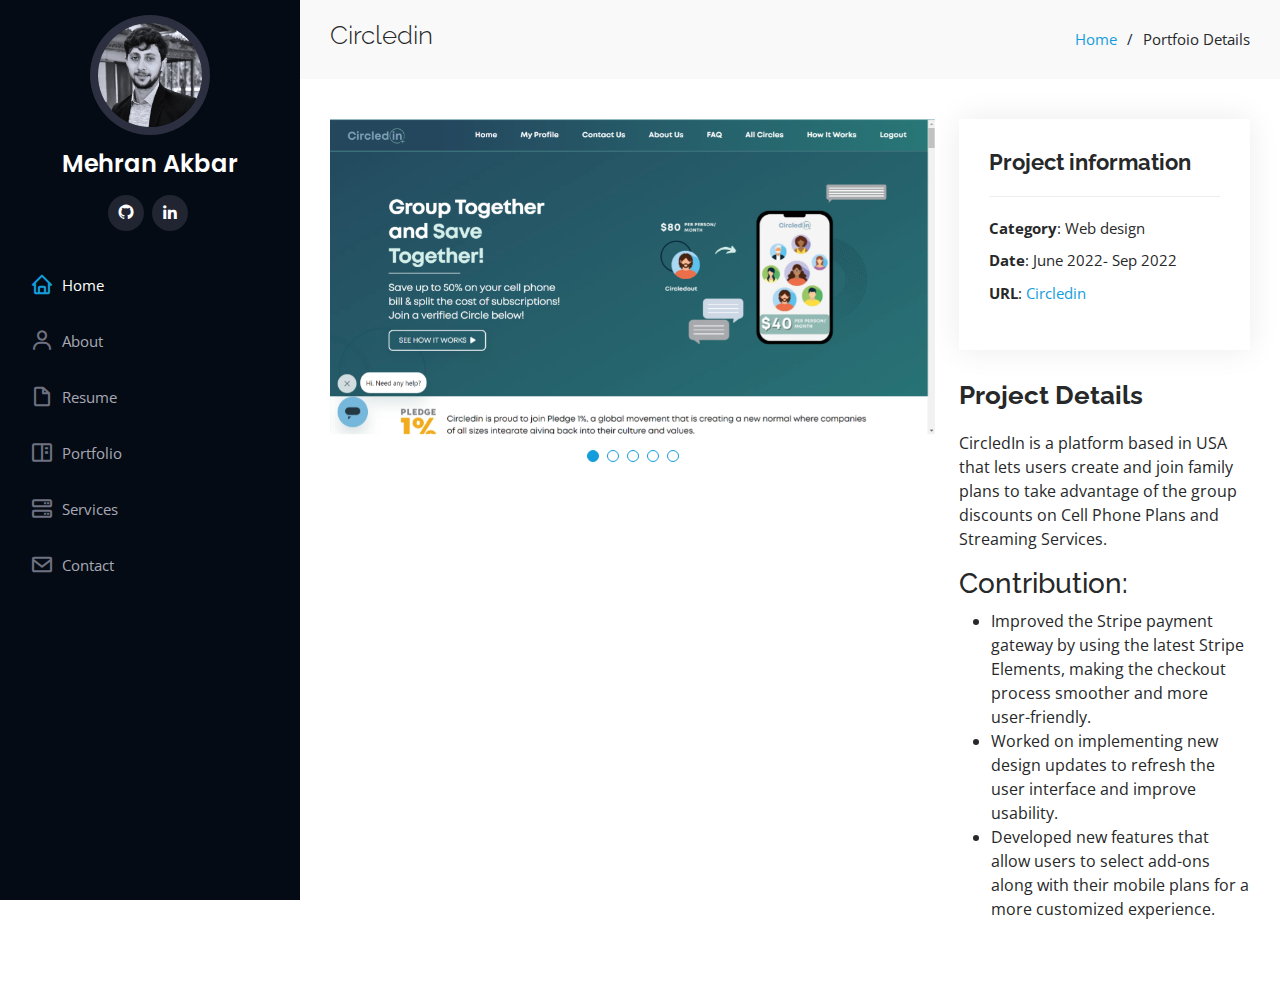
==== amraptv.html @ f0f4bccd "updates" ====
<!DOCTYPE html>
<html lang="en">

<head>
  <meta charset="utf-8">
  <meta content="width=device-width, initial-scale=1.0" name="viewport">

  <title>Portfolio Details - iPortfolio Bootstrap Template</title>
  <meta content="" name="description">
  <meta content="" name="keywords">

  <!-- Favicons -->
  <link href="assets/img/favicon.png" rel="icon">
  <link href="assets/img/apple-touch-icon.png" rel="apple-touch-icon">

  <!-- Google Fonts -->
  <link href="https://fonts.googleapis.com/css?family=Open+Sans:300,300i,400,400i,600,600i,700,700i|Raleway:300,300i,400,400i,500,500i,600,600i,700,700i|Poppins:300,300i,400,400i,500,500i,600,600i,700,700i" rel="stylesheet">

  <!-- Vendor CSS Files -->
  <link href="assets/vendor/aos/aos.css" rel="stylesheet">
  <link href="assets/vendor/bootstrap/css/bootstrap.min.css" rel="stylesheet">
  <link href="assets/vendor/bootstrap-icons/bootstrap-icons.css" rel="stylesheet">
  <link href="assets/vendor/boxicons/css/boxicons.min.css" rel="stylesheet">
  <link href="assets/vendor/glightbox/css/glightbox.min.css" rel="stylesheet">
  <link href="assets/vendor/swiper/swiper-bundle.min.css" rel="stylesheet">

  <!-- Template Main CSS File -->
  <link href="assets/css/style.css" rel="stylesheet">

  <!-- =======================================================
  * Template Name: iPortfolio
  * Updated: Jan 29 2024 with Bootstrap v5.3.2
  * Template URL: https://bootstrapmade.com/iportfolio-bootstrap-portfolio-websites-template/
  * Author: BootstrapMade.com
  * License: https://bootstrapmade.com/license/
  ======================================================== -->
</head>

<body>

  <!-- ======= Mobile nav toggle button ======= -->
  <i class="bi bi-list mobile-nav-toggle d-xl-none"></i>

 <!-- ======= Header ======= -->
 <header id="header">
    <div class="d-flex flex-column">

      <div class="profile">
        <img src="assets/img/profile-img1.jpeg" alt="" class="img-fluid rounded-circle">
        <h1 class="text-light"><a href="index.html">Mehran Akbar</a></h1>
        <div class="social-links mt-3 text-center">
          <a href="https://github.com/MehranAkbar" target="_blank" class="github"><i class="bx bxl-github"></i></a>
          <a href="https://www.linkedin.com/in/mehran-akbar-a89b35182" target="_blank" class="linkedin"><i class="bx bxl-linkedin"></i></a>
        </div>
      </div>

      <nav id="navbar" class="nav-menu navbar">
        <ul>
          <li><a href="index.html" class="nav-link scrollto active"><i class="bx bx-home"></i> <span>Home</span></a></li>
          <li><a href="#about" class="nav-link scrollto"><i class="bx bx-user"></i> <span>About</span></a></li>
          <li><a href="#resume" class="nav-link scrollto"><i class="bx bx-file-blank"></i> <span>Resume</span></a></li>
          <li><a href="#portfolio" class="nav-link scrollto"><i class="bx bx-book-content"></i> <span>Portfolio</span></a></li>
          <li><a href="#services" class="nav-link scrollto"><i class="bx bx-server"></i> <span>Services</span></a></li>
          <li><a href="#contact" class="nav-link scrollto"><i class="bx bx-envelope"></i> <span>Contact</span></a></li>
        </ul>
      </nav><!-- .nav-menu -->
    </div>
  </header><!-- End Header -->

  <main id="main">

    <!-- ======= Breadcrumbs ======= -->
    <section id="breadcrumbs" class="breadcrumbs">
      <div class="container">

        <div class="d-flex justify-content-between align-items-center">
          <h2>Circledin</h2>
          <ol>
            <li><a href="index.html">Home</a></li>
            <li>Portfoio Details</li>
          </ol>
        </div>

      </div>
    </section><!-- End Breadcrumbs -->

    <!-- ======= Portfolio Details Section ======= -->
    <section id="portfolio-details" class="portfolio-details">
      <div class="container">

        <div class="row gy-4">

          <div class="col-lg-8">
            <div class="portfolio-details-slider swiper">
              <div class="swiper-wrapper align-items-center">

                <div class="swiper-slide">
                  <img src="assets/img/portfolio/Pictures/Circledin/circledin-1.png" alt="">
                </div>

                <div class="swiper-slide">
                  <img src="assets/img/portfolio/Pictures/Circledin/circledin-2.png" alt="">
                </div>

                <div class="swiper-slide">
                  <img src="assets/img/portfolio/Pictures/Circledin/circledin-3.png" alt="">
                </div>
                <div class="swiper-slide">
                  <img src="assets/img/portfolio/Pictures/Circledin/circledin-4.png" alt="">
                </div>
                <div class="swiper-slide">
                  <img src="assets/img/portfolio/Pictures/Circledin/circledin-5.png" alt="">
                </div>

              </div>
              <div class="swiper-pagination"></div>
            </div>
          </div>

          <div class="col-lg-4">
            <div class="portfolio-info">
              <h3>Project information</h3>
              <ul>
                <li><strong>Category</strong>: Web design</li>
                <li><strong>Date</strong>: June 2022- Sep 2022</li>
                <li><strong>URL</strong>: <a target="_blank" href="https://www.google.com/search?q=circledin&rlz=1C1YTUH_enPK1050PK1050&oq=circledin&gs_lcrp=EgZjaHJvbWUqDggAEEUYJxg7GIAEGIoFMg4IABBFGCcYOxiABBiKBTIHCAEQABiABDIHCAIQABiABDIHCAMQABiABDIJCAQQABgKGIAEMgkIBRAAGAoYgAQyBggGEEUYPTIGCAcQRRg80gEIMjQyM2owajeoAgCwAgA&sourceid=chrome&ie=UTF-8">Circledin</a></li>
              </ul>
            </div>
            <div class="portfolio-description">
              <h2>Project Details</h2>
              <p>
                CircledIn is a platform based in USA that lets users create and join family plans to take advantage of the group discounts on Cell Phone Plans and Streaming Services.
              </p>
              <h3>Contribution:</h3>
              <ul>
                <li>Improved the Stripe payment gateway by using the latest Stripe Elements, making the checkout process smoother and more user-friendly.</li>
                <li>Worked on implementing new design updates to refresh the user interface and improve usability.</li>
                <li>Developed new features that allow users to select add-ons along with their mobile plans for a more customized experience.</li>
              </ul>
            </div>
          </div>

        </div>

      </div>
    </section><!-- End Portfolio Details Section -->

  </main><!-- End #main -->


  <a href="#" class="back-to-top d-flex align-items-center justify-content-center"><i class="bi bi-arrow-up-short"></i></a>

  <!-- Vendor JS Files -->
  <script src="assets/vendor/purecounter/purecounter_vanilla.js"></script>
  <script src="assets/vendor/aos/aos.js"></script>
  <script src="assets/vendor/bootstrap/js/bootstrap.bundle.min.js"></script>
  <script src="assets/vendor/glightbox/js/glightbox.min.js"></script>
  <script src="assets/vendor/isotope-layout/isotope.pkgd.min.js"></script>
  <script src="assets/vendor/swiper/swiper-bundle.min.js"></script>
  <script src="assets/vendor/typed.js/typed.umd.js"></script>
  <script src="assets/vendor/waypoints/noframework.waypoints.js"></script>
  <script src="assets/vendor/php-email-form/validate.js"></script>

  <!-- Template Main JS File -->
  <script src="assets/js/main.js"></script>

</body>

</html>
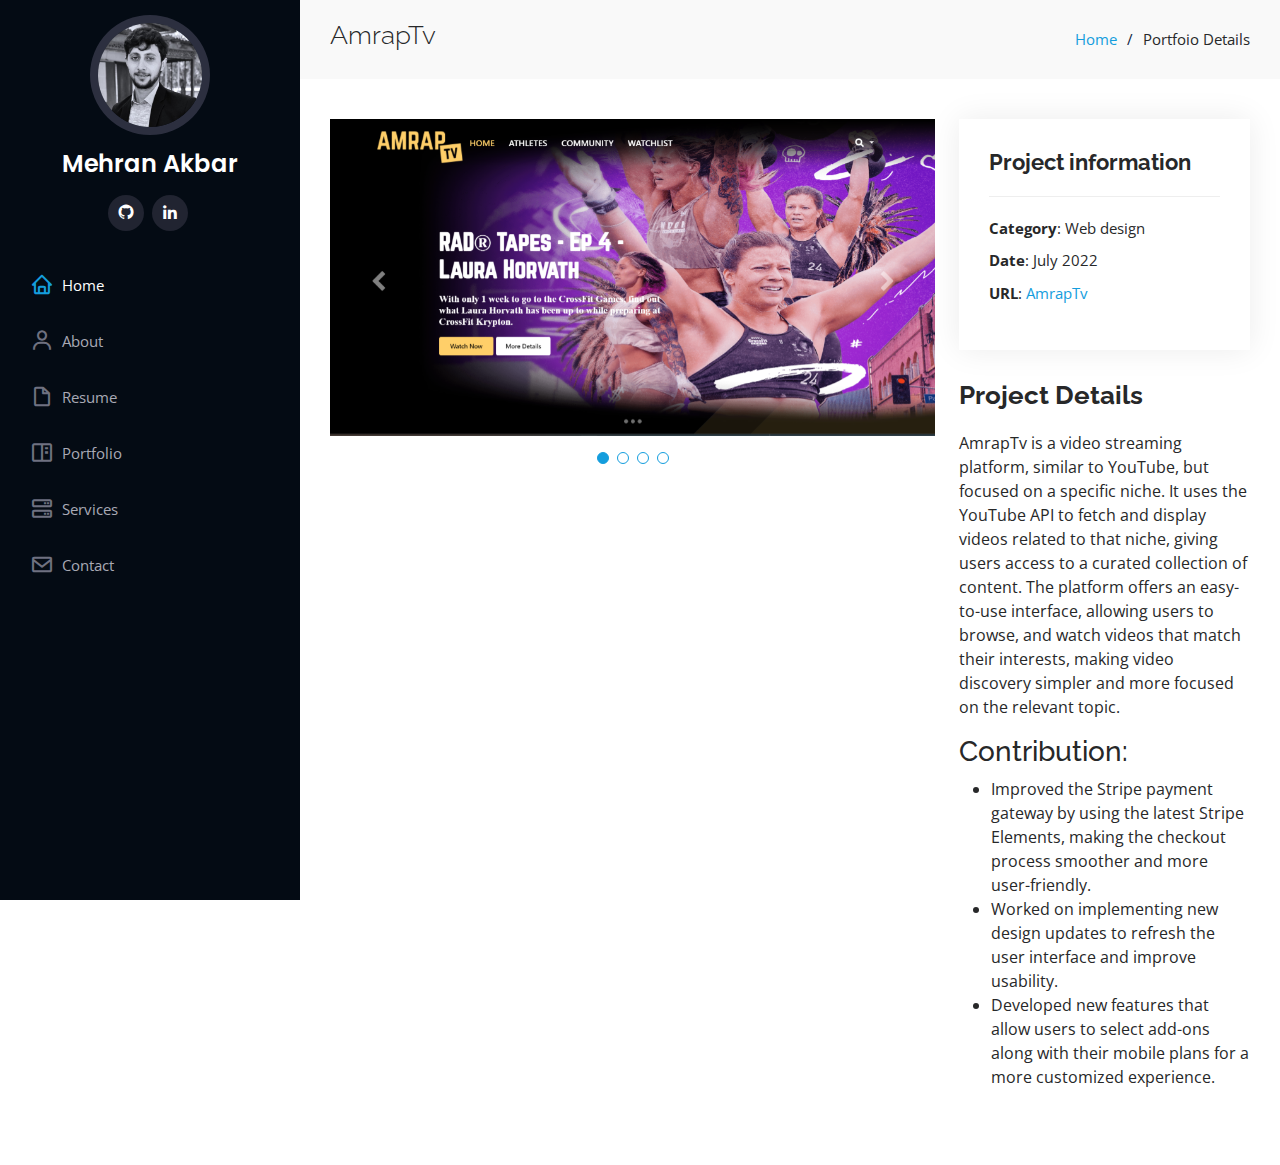
==== commit 8ff45125: "updates" ====
--- a/amraptv.html
+++ b/amraptv.html
@@ -74,7 +74,7 @@
       <div class="container">
 
         <div class="d-flex justify-content-between align-items-center">
-          <h2>Circledin</h2>
+          <h2>AmrapTv</h2>
           <ol>
             <li><a href="index.html">Home</a></li>
             <li>Portfoio Details</li>
@@ -95,21 +95,16 @@
               <div class="swiper-wrapper align-items-center">
 
                 <div class="swiper-slide">
-                  <img src="assets/img/portfolio/Pictures/Circledin/circledin-1.png" alt="">
-                </div>
-
-                <div class="swiper-slide">
-                  <img src="assets/img/portfolio/Pictures/Circledin/circledin-2.png" alt="">
-                </div>
-
-                <div class="swiper-slide">
-                  <img src="assets/img/portfolio/Pictures/Circledin/circledin-3.png" alt="">
+                  <img src="assets/img/portfolio/Pictures/AmrapTv/Amraptv1.png" alt="">
                 </div>
                 <div class="swiper-slide">
-                  <img src="assets/img/portfolio/Pictures/Circledin/circledin-4.png" alt="">
+                  <img src="assets/img/portfolio/Pictures/AmrapTv/Amraptv2.png" alt="">
                 </div>
                 <div class="swiper-slide">
-                  <img src="assets/img/portfolio/Pictures/Circledin/circledin-5.png" alt="">
+                  <img src="assets/img/portfolio/Pictures/AmrapTv/Amraptv3.png" alt="">
+                </div>
+                <div class="swiper-slide">
+                  <img src="assets/img/portfolio/Pictures/AmrapTv/Amraptv4.png" alt="">
                 </div>
 
               </div>
@@ -122,14 +117,14 @@
               <h3>Project information</h3>
               <ul>
                 <li><strong>Category</strong>: Web design</li>
-                <li><strong>Date</strong>: June 2022- Sep 2022</li>
-                <li><strong>URL</strong>: <a target="_blank" href="https://www.google.com/search?q=circledin&rlz=1C1YTUH_enPK1050PK1050&oq=circledin&gs_lcrp=EgZjaHJvbWUqDggAEEUYJxg7GIAEGIoFMg4IABBFGCcYOxiABBiKBTIHCAEQABiABDIHCAIQABiABDIHCAMQABiABDIJCAQQABgKGIAEMgkIBRAAGAoYgAQyBggGEEUYPTIGCAcQRRg80gEIMjQyM2owajeoAgCwAgA&sourceid=chrome&ie=UTF-8">Circledin</a></li>
+                <li><strong>Date</strong>: July 2022</li>
+                <li><strong>URL</strong>: <a target="_blank" href="https://app.amraptv.com/home/">AmrapTv</a></li>
               </ul>
             </div>
             <div class="portfolio-description">
               <h2>Project Details</h2>
               <p>
-                CircledIn is a platform based in USA that lets users create and join family plans to take advantage of the group discounts on Cell Phone Plans and Streaming Services.
+                AmrapTv is a video streaming platform, similar to YouTube, but focused on a specific niche. It uses the YouTube API to fetch and display videos related to that niche, giving users access to a curated collection of content. The platform offers an easy-to-use interface, allowing users to browse, and watch videos that match their interests, making video discovery simpler and more focused on the relevant topic.
               </p>
               <h3>Contribution:</h3>
               <ul>
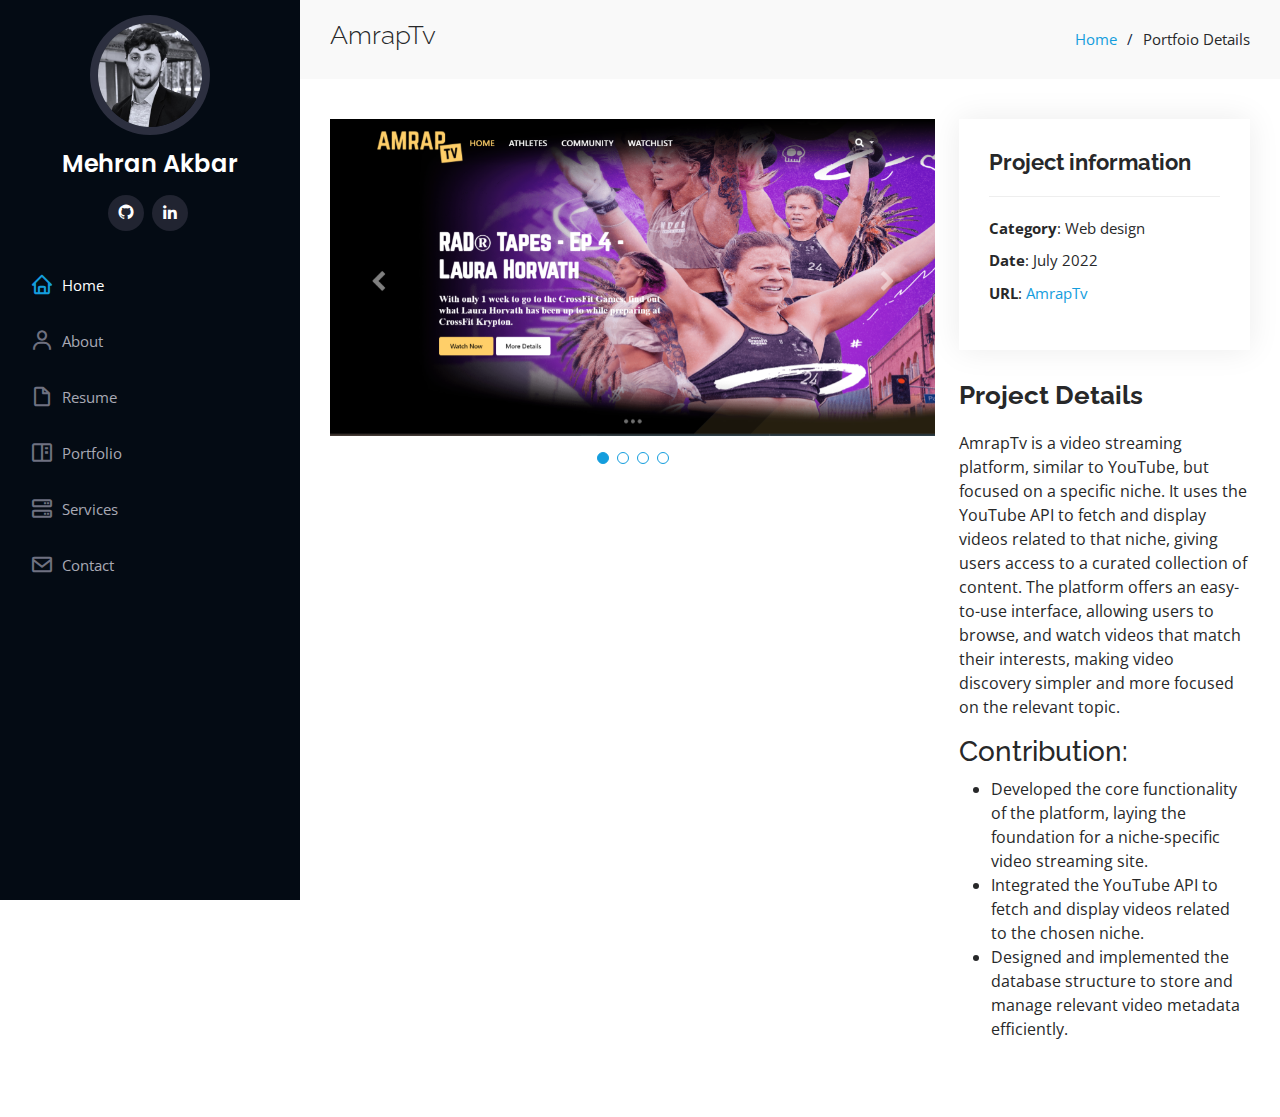
==== commit 71490a44: "updates" ====
--- a/amraptv.html
+++ b/amraptv.html
@@ -128,9 +128,10 @@
               </p>
               <h3>Contribution:</h3>
               <ul>
-                <li>Improved the Stripe payment gateway by using the latest Stripe Elements, making the checkout process smoother and more user-friendly.</li>
-                <li>Worked on implementing new design updates to refresh the user interface and improve usability.</li>
-                <li>Developed new features that allow users to select add-ons along with their mobile plans for a more customized experience.</li>
+                <li>Developed the core functionality of the platform, laying the foundation for a niche-specific video streaming site.</li>
+                <li>Integrated the YouTube API to fetch and display videos related to the chosen niche.
+                </li>
+                <li>Designed and implemented the database structure to store and manage relevant video metadata efficiently.</li>
               </ul>
             </div>
           </div>
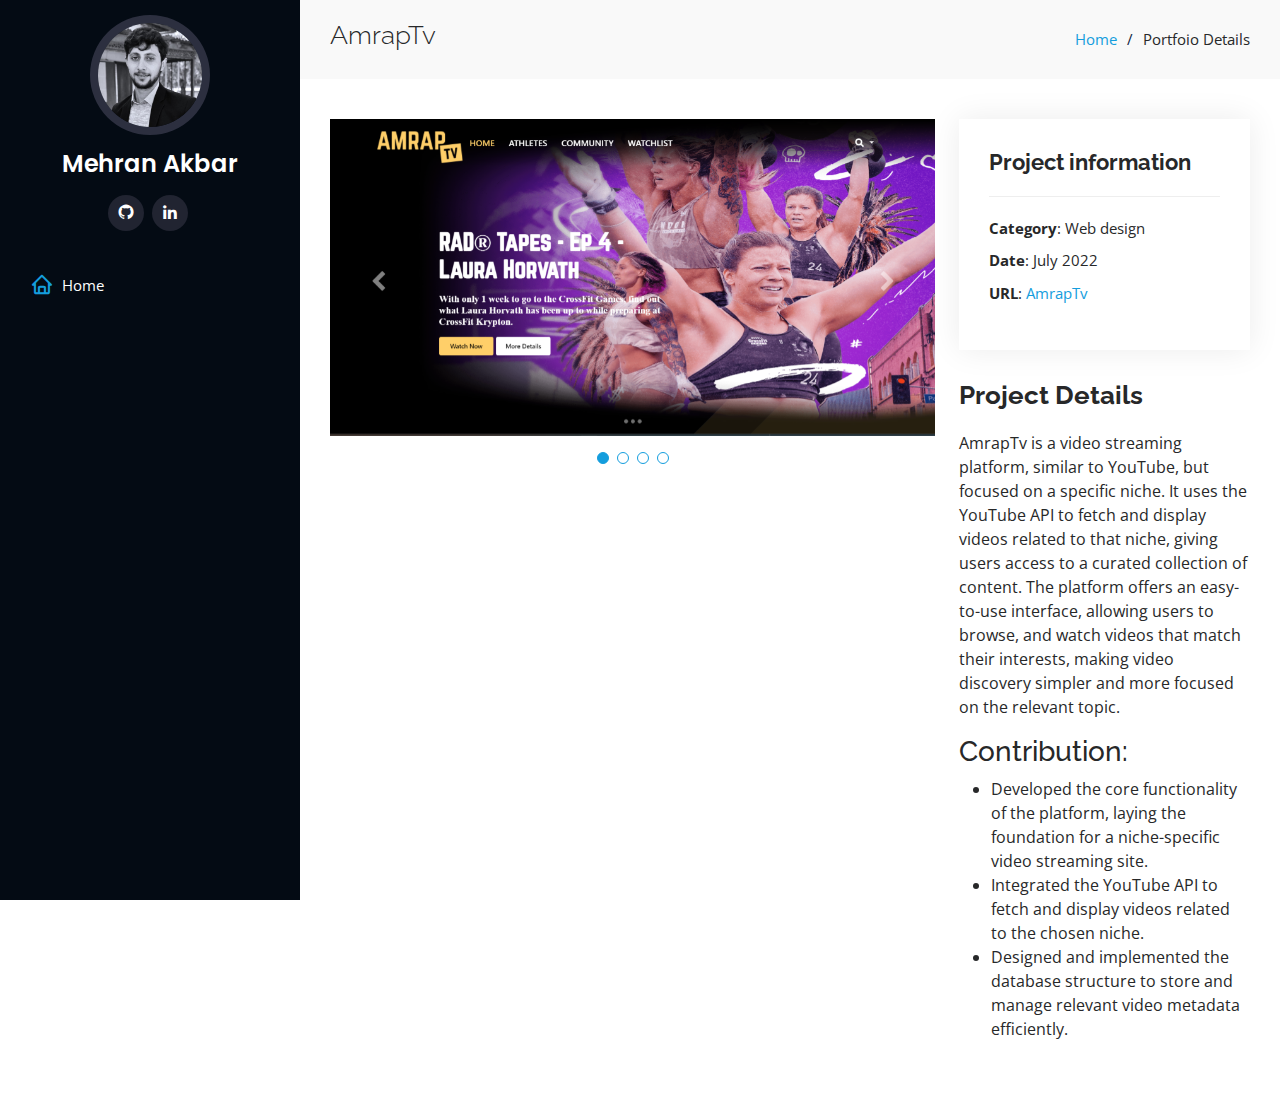
==== commit 8b8c7578: "updates" ====
--- a/amraptv.html
+++ b/amraptv.html
@@ -57,11 +57,6 @@
       <nav id="navbar" class="nav-menu navbar">
         <ul>
           <li><a href="index.html" class="nav-link scrollto active"><i class="bx bx-home"></i> <span>Home</span></a></li>
-          <li><a href="#about" class="nav-link scrollto"><i class="bx bx-user"></i> <span>About</span></a></li>
-          <li><a href="#resume" class="nav-link scrollto"><i class="bx bx-file-blank"></i> <span>Resume</span></a></li>
-          <li><a href="#portfolio" class="nav-link scrollto"><i class="bx bx-book-content"></i> <span>Portfolio</span></a></li>
-          <li><a href="#services" class="nav-link scrollto"><i class="bx bx-server"></i> <span>Services</span></a></li>
-          <li><a href="#contact" class="nav-link scrollto"><i class="bx bx-envelope"></i> <span>Contact</span></a></li>
         </ul>
       </nav><!-- .nav-menu -->
     </div>
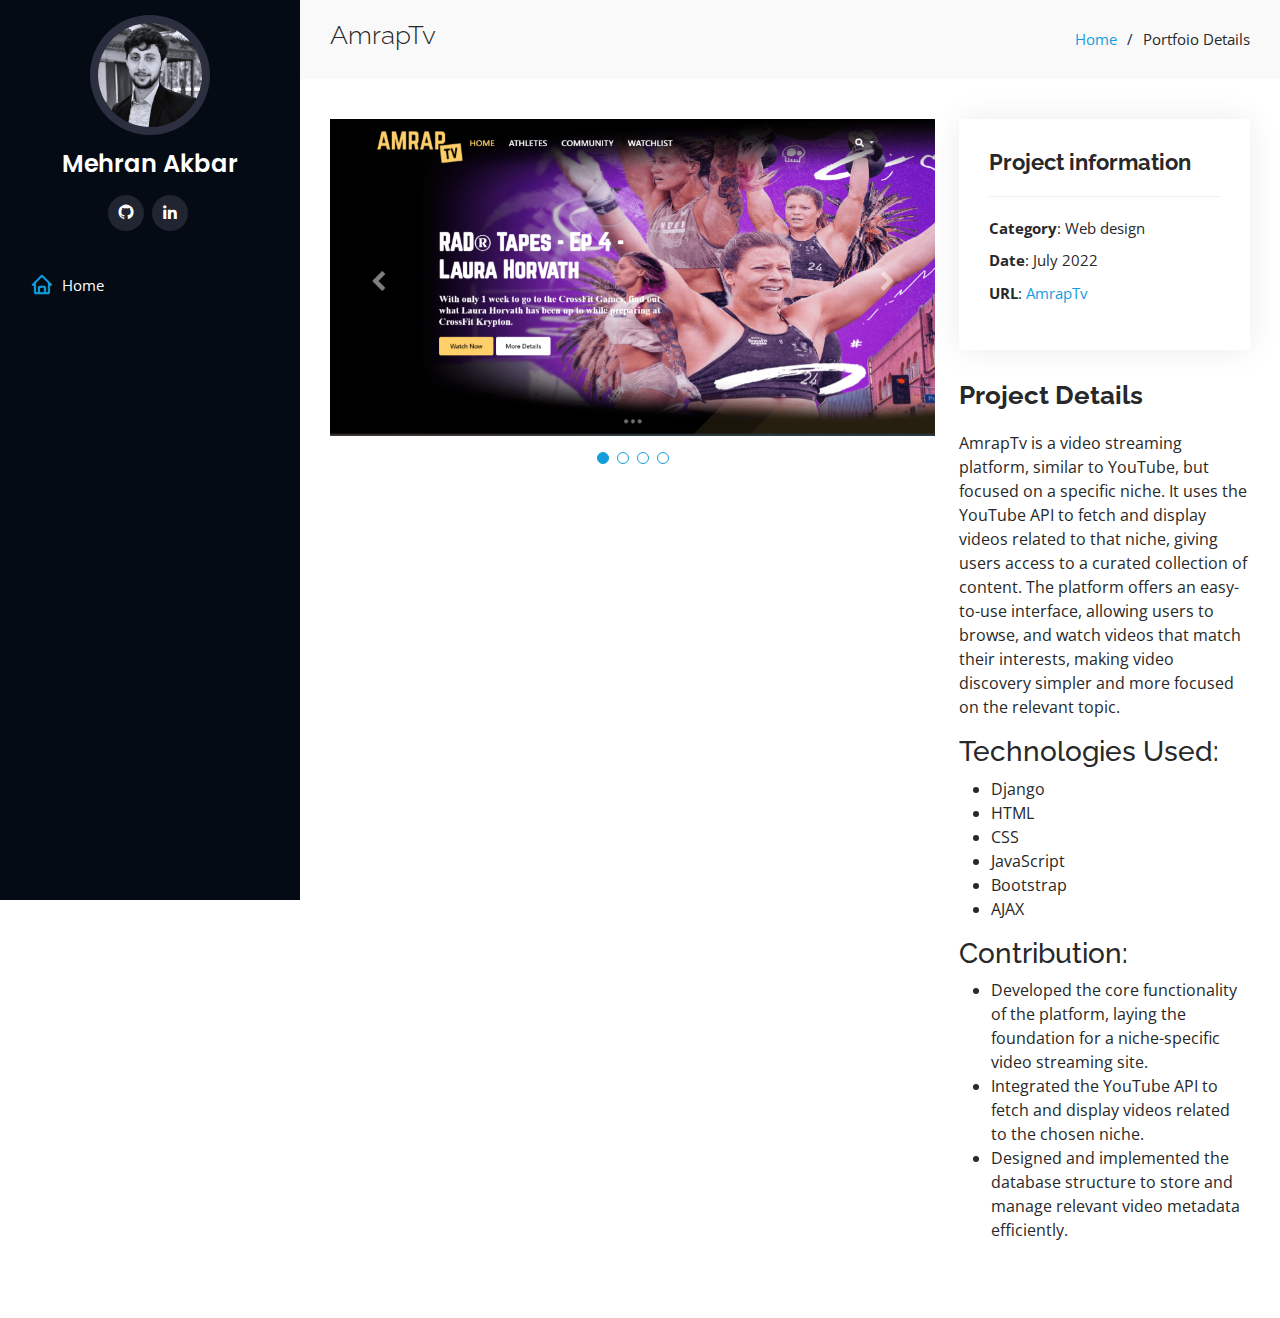
==== commit 21fce5e2: "updates" ====
--- a/amraptv.html
+++ b/amraptv.html
@@ -121,6 +121,15 @@
               <p>
                 AmrapTv is a video streaming platform, similar to YouTube, but focused on a specific niche. It uses the YouTube API to fetch and display videos related to that niche, giving users access to a curated collection of content. The platform offers an easy-to-use interface, allowing users to browse, and watch videos that match their interests, making video discovery simpler and more focused on the relevant topic.
               </p>
+              <h3>Technologies Used:</h3>
+              <ul>
+                <li>Django</li>
+                <li>HTML</li>
+                <li>CSS</li>
+                <li>JavaScript</li>
+                <li>Bootstrap</li>
+                <li>AJAX</li>               
+              </ul>
               <h3>Contribution:</h3>
               <ul>
                 <li>Developed the core functionality of the platform, laying the foundation for a niche-specific video streaming site.</li>
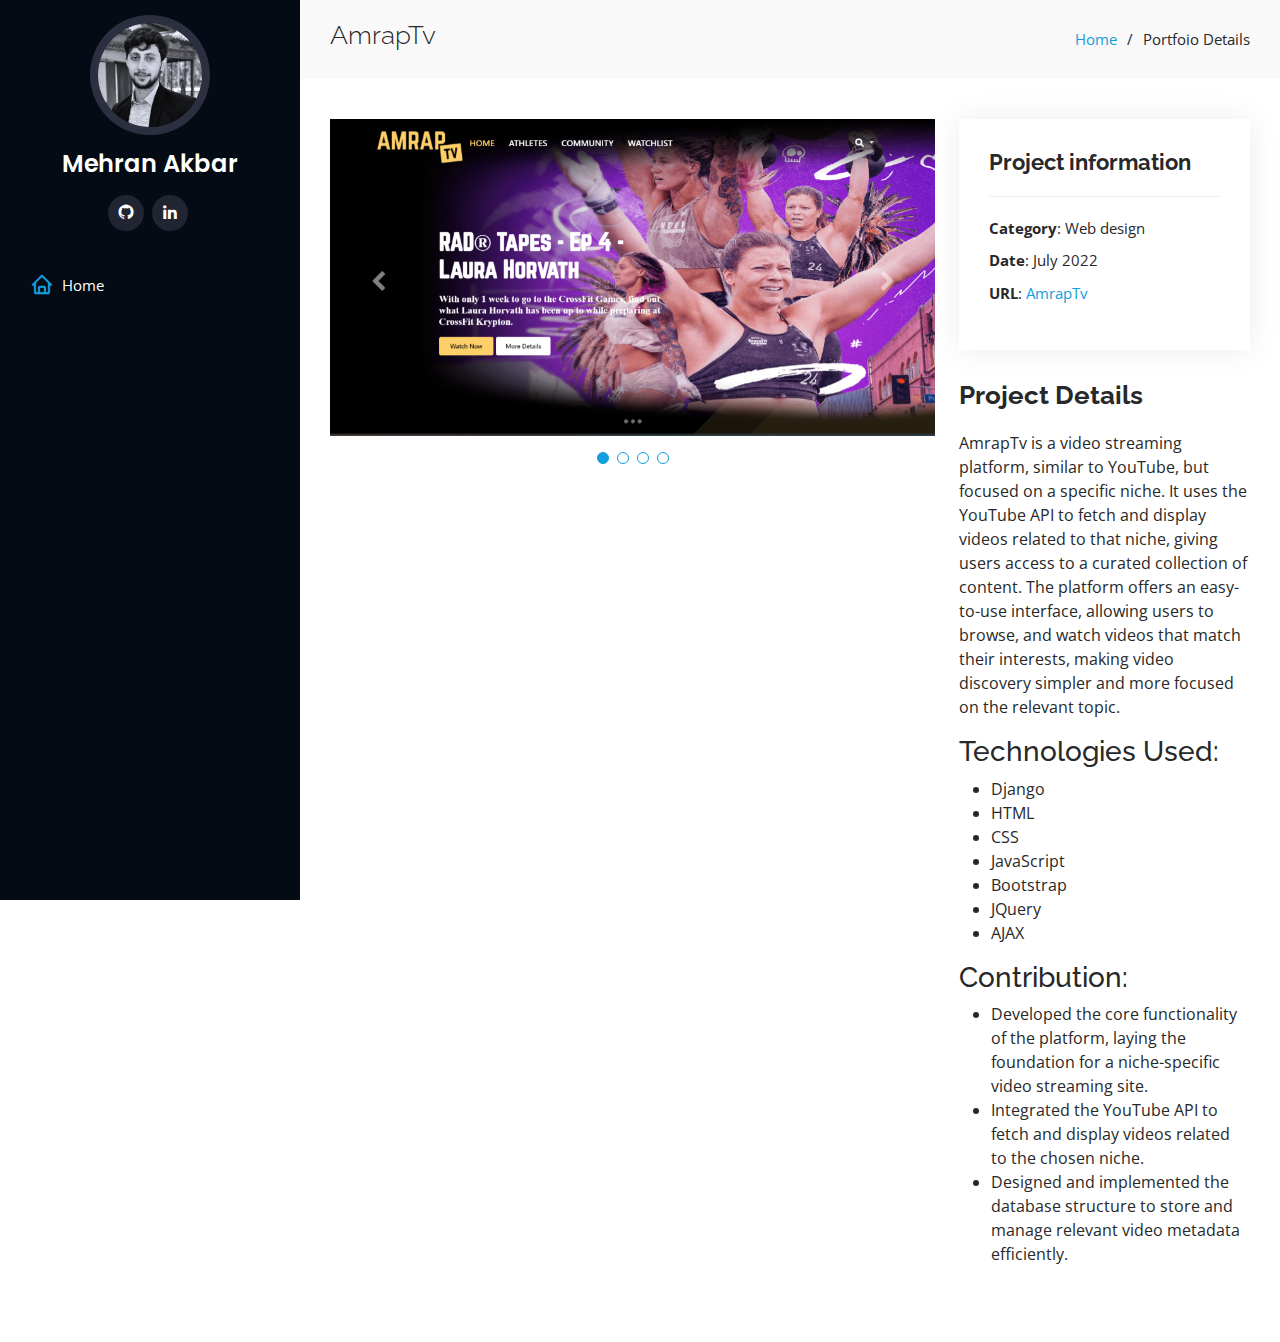
==== commit 657ccb46: "updates" ====
--- a/amraptv.html
+++ b/amraptv.html
@@ -128,6 +128,7 @@
                 <li>CSS</li>
                 <li>JavaScript</li>
                 <li>Bootstrap</li>
+                <li>JQuery</li>
                 <li>AJAX</li>               
               </ul>
               <h3>Contribution:</h3>
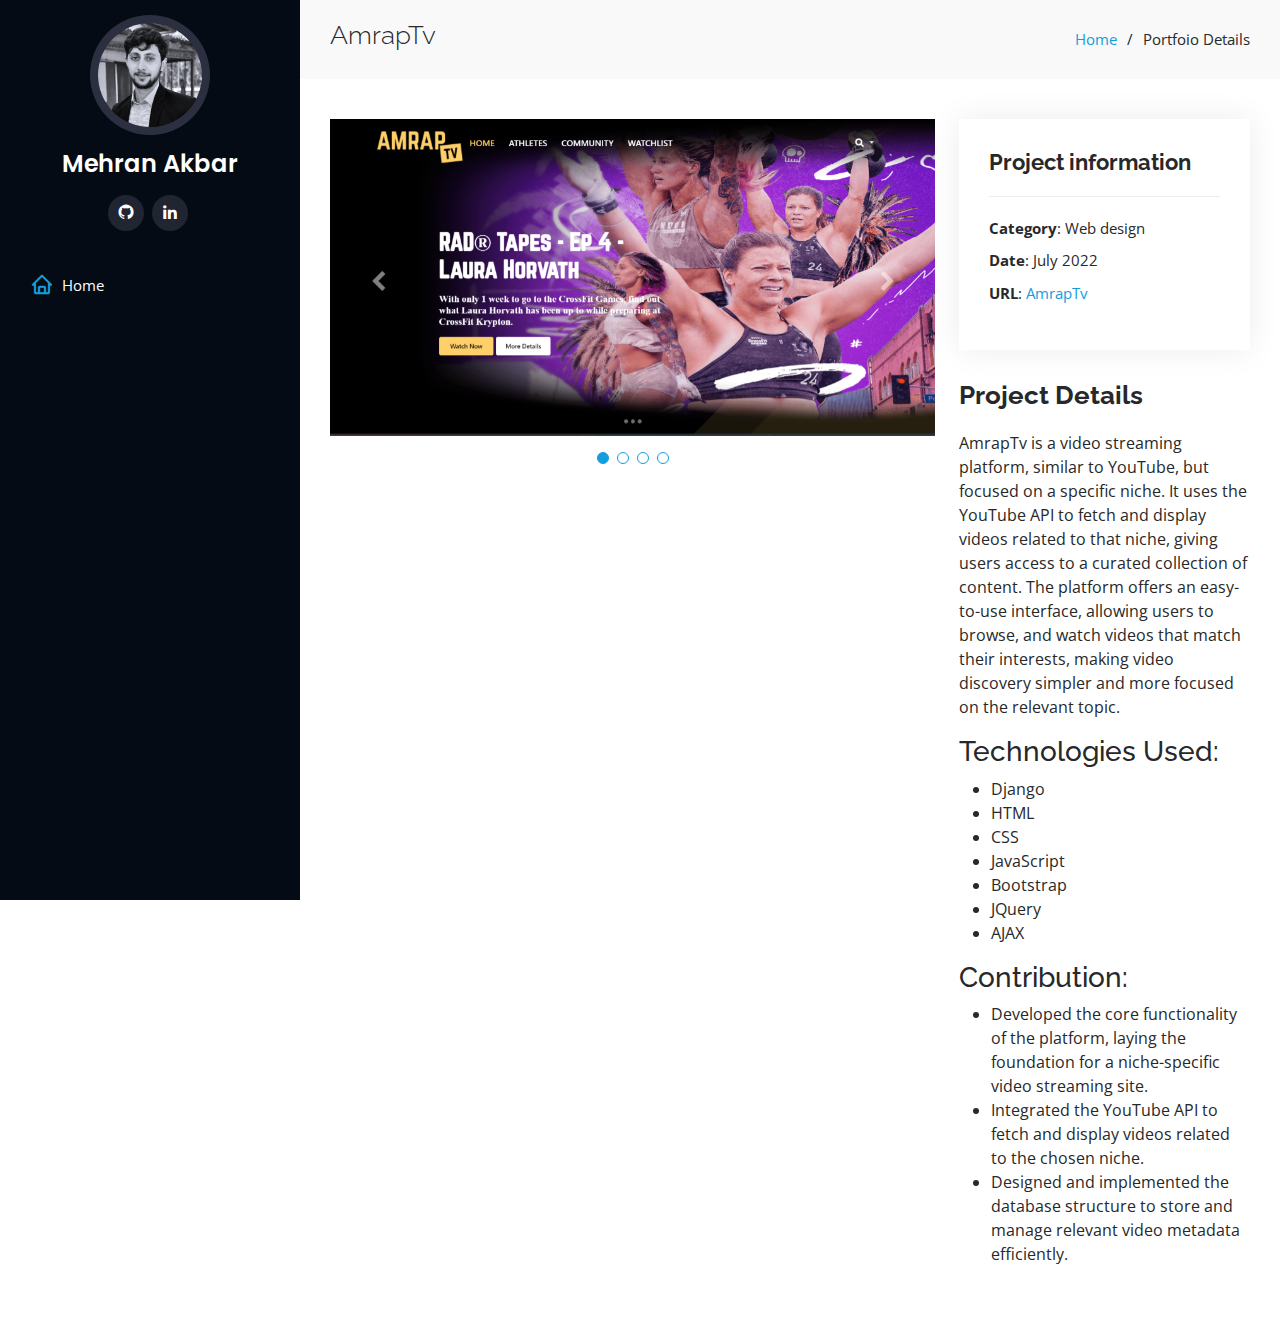
==== commit ff855614: "updates" ====
--- a/amraptv.html
+++ b/amraptv.html
@@ -5,12 +5,12 @@
   <meta charset="utf-8">
   <meta content="width=device-width, initial-scale=1.0" name="viewport">
 
-  <title>Portfolio Details - iPortfolio Bootstrap Template</title>
+  <title>Mehran Akbar Portfolio</title>
   <meta content="" name="description">
   <meta content="" name="keywords">
 
   <!-- Favicons -->
-  <link href="assets/img/favicon.png" rel="icon">
+  <link href="assets/img/profile-img1.jpeg" rel="icon">
   <link href="assets/img/apple-touch-icon.png" rel="apple-touch-icon">
 
   <!-- Google Fonts -->
